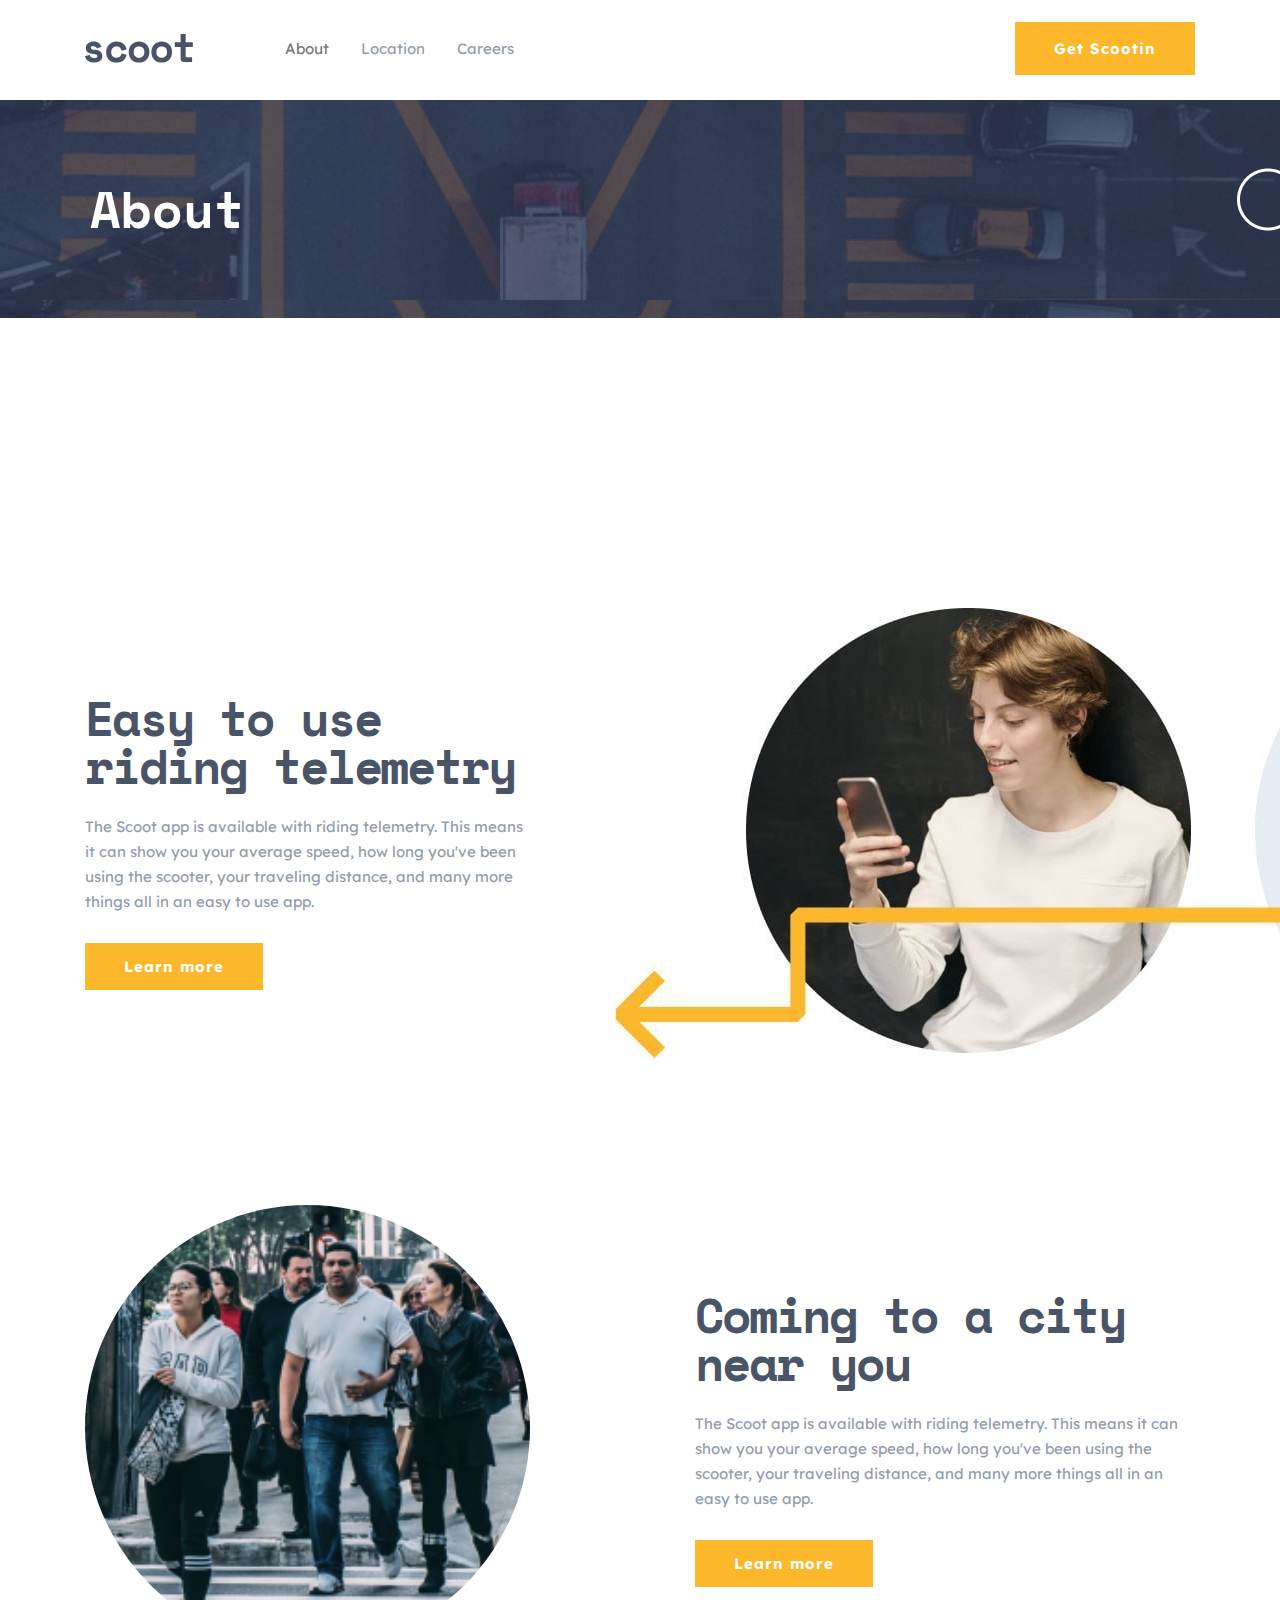
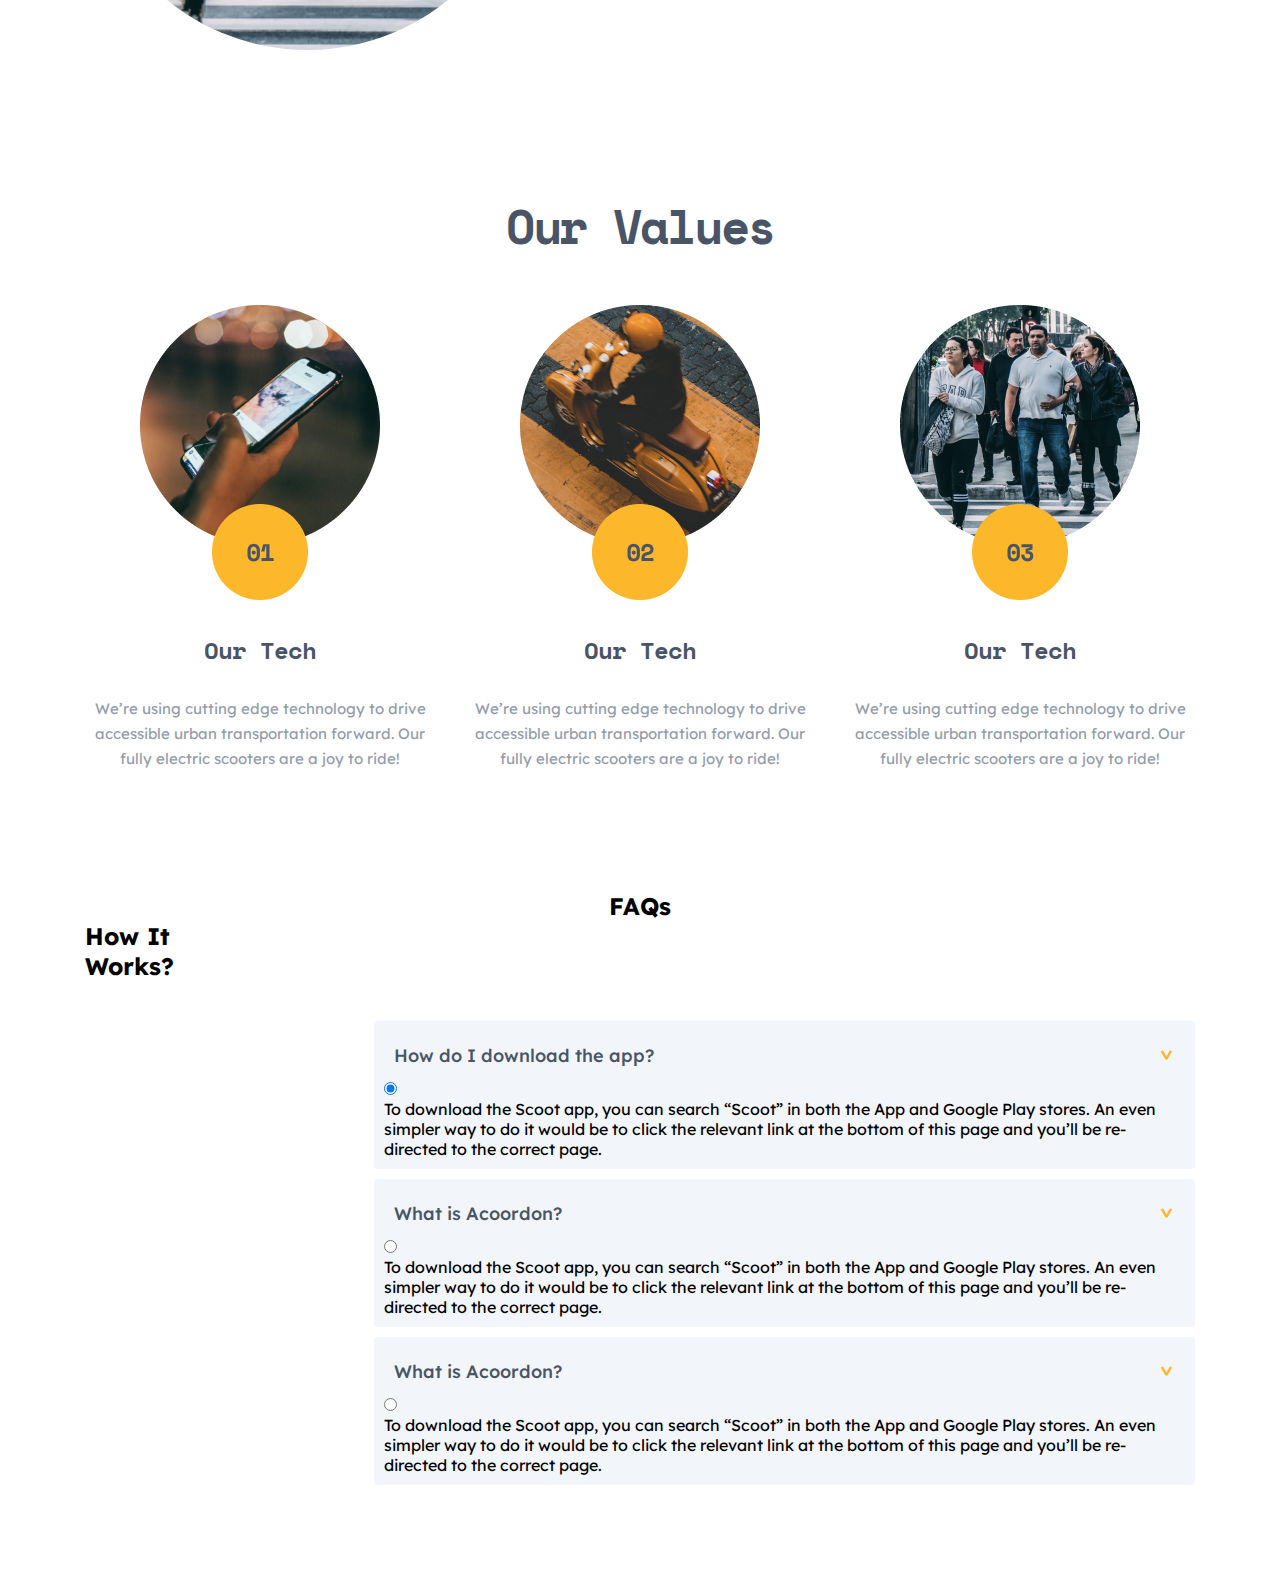
==== about.html @ a15962e6 "Adding faqs section" ====
<!DOCTYPE html>
<html lang="en">
  <head>
    <meta charset="UTF-8" />
    <meta http-equiv="X-UA-Compatible" content="IE=edge" />
    <meta name="viewport" content="width=device-width, initial-scale=1.0" />
    <title>Scott Landing page</title>
    <link
      rel="stylesheet"
      href="https://cdnjs.cloudflare.com/ajax/libs/font-awesome/6.4.0/css/all.min.css"
      integrity="sha512-iecdLmaskl7CVkqkXNQ/ZH/XLlvWZOJyj7Yy7tcenmpD1ypASozpmT/E0iPtmFIB46ZmdtAc9eNBvH0H/ZpiBw=="
      crossorigin="anonymous"
      referrerpolicy="no-referrer"
    />
    <link rel="stylesheet" href="css/style.css" />
  </head>
  <body>
    <header>
      <div class="header__wrapper">
        <div class="container">
          <div class="brand">
            <!-- <input type="chechbox" id="menu__checkbox"> -->
            <!-- <label for="menu__checkbox" class="toggler"> -->
            <i class="fa-solid fa-bars fa-2x"></i>
            <!-- </label> -->
            <img src="./images/scoot.svg" alt="" class="logo_none" />
            <ul>
              <a href="index.html"
                ><img src="./images/scoot.svg" alt="Scoot image" class="logo"
              /></a>
              <li class="list_items"><a href="#" class="active">About</a></li>
              <li class="list_items"><a href="#">Location</a></li>
              <li class="list_items"><a href="#">Careers</a></li>
            </ul>
            <a href="#" class="btn">Get Scootin</a>
          </div>
        </div>
      </div>
    </header>
    <div class="about">
      <h2>About</h2>
    </div>
    <section class="circle_section">
      <div class="container">
        <div class="circle_flex circle-3">
          <div class="circle_content">
            <h2>Easy to use riding telemetry</h2>
            <p>
              The Scoot app is available with riding telemetry. This means it
              can show you your average speed, how long you've been using the
              scooter, your traveling distance, and many more things all in an
              easy to use app.
            </p>
            <a href="#" class="btn">Learn more</a>
          </div>
          <div class="circle_img">
            <!-- <img src="./images/img_circle-1.jpg" alt="Image 1" /> -->
            <picture>
              <img media srcset="./images/img_circle-1.jpg" alt="Image 1" />
            </picture>
          </div>
        </div>
        <div class="circle_flex circle-2">
          <div class="circle_img">
            <img src="./images/circle_2.png" alt="Image 1" class="img-2" />
          </div>
          <div class="circle_content">
            <h2>Coming to a city near you</h2>
            <p>
              The Scoot app is available with riding telemetry. This means it
              can show you your average speed, how long you've been using the
              scooter, your traveling distance, and many more things all in an
              easy to use app.
            </p>
            <a href="/" class="btn">Learn more</a>
          </div>
        </div>
      </div>
    </section>
    <div class="values">
      <div class="container">
        <h2>Our Values</h2>
        <div class="values_cards">
          <div class="values_card">
            <img src="./images/about_circle-1.png" alt="About Image 1" />
            <h3>Our Tech</h3>
            <p>
              We’re using cutting edge technology to drive accessible urban
              transportation forward. Our fully electric scooters are a joy to
              ride!
            </p>
          </div>
          <div class="values_card">
            <img src="./images/about_circle-2.png" alt="About Image 1" />
            <h3>Our Tech</h3>
            <p>
              We’re using cutting edge technology to drive accessible urban
              transportation forward. Our fully electric scooters are a joy to
              ride!
            </p>
          </div>
          <div class="values_card">
            <img src="./images/about_circle-3.png" alt="About Image 1" />
            <h3>Our Tech</h3>
            <p>
              We’re using cutting edge technology to drive accessible urban
              transportation forward. Our fully electric scooters are a joy to
              ride!
            </p>
          </div>
        </div>
      </div>
    </div>
    <div class="faqs">
      <div class="container">
        <h2 class="faqs_title">FAQs</h2>
        <div class="faqs_flex">
          <div class="left_card">
            <h2>How It Works?</h2>
          </div>
          <div class="right_cards">
            <ul id="accodion">
              <li>
                <label for="first"
                  >How do I download the app?<span>&#x3e;</span></label
                >
                <input type="radio" name="accordion" id="first" checked />
                <div class="content">
                  <p>
                    To download the Scoot app, you can search “Scoot” in both
                    the App and Google Play stores. An even simpler way to do it
                    would be to click the relevant link at the bottom of this
                    page and you’ll be re-directed to the correct page.
                  </p>
                </div>
              </li>
              <li>
                <label for="second"
                  >What is Acoordon? <span>&#x3e;</span></label
                >
                <input type="radio" name="accordion" id="second" />
                <div class="content">
                  <p>
                    To download the Scoot app, you can search “Scoot” in both
                    the App and Google Play stores. An even simpler way to do it
                    would be to click the relevant link at the bottom of this
                    page and you’ll be re-directed to the correct page.
                  </p>
                </div>
              </li>
              <li>
                <label for="third">What is Acoordon? <span>&#x3e;</span></label>
                <input type="radio" name="accordion" id="third" />
                <div class="content">
                  <p>
                    To download the Scoot app, you can search “Scoot” in both
                    the App and Google Play stores. An even simpler way to do it
                    would be to click the relevant link at the bottom of this
                    page and you’ll be re-directed to the correct page.
                  </p>
                </div>
              </li>
            </ul>
          </div>
        </div>
      </div>
    </div>
  </body>
</html>
---- css/style.css ----
@import url("https://fonts.googleapis.com/css2?family=Lexend+Deca&family=Space+Mono:wght@700&display=swap");
@import url("https://fonts.googleapis.com/css2?family=Lexend+Deca&family=Space+Mono:wght@700&display=swap");
body {
  height: 1000px;
}

header {
  margin: 0 !important;
}

.about {
  position: relative;
  top: 100px;
  background-image: url(/images/about_image.png);
}
.about h2 {
  padding: 72px 0;
  max-width: 1100px;
  margin: 0 auto;
  color: #fff;
  font-size: 50px;
  font-family: "Space Mono", sans-serif;
  font-weight: 700;
}

.values h2 {
  text-align: center;
  font-family: "Space Mono";
  font-style: normal;
  font-weight: 700;
  font-size: 48px;
  line-height: 48px;
  text-align: center;
  letter-spacing: -2.14286px;
  color: #495567;
}

.values_cards {
  display: flex;
  text-align: center;
  gap: 30px;
  justify-content: center;
}
.values_cards .values_card h3 {
  padding: 32px 0;
  font-family: "Space Mono";
  font-style: normal;
  font-weight: 700;
  font-size: 24px;
  line-height: 28px;
  text-align: center;
  letter-spacing: -1.07143px;
  color: #495567;
}
.values_cards .values_card p {
  font-family: "Lexend Deca";
  font-style: normal;
  font-weight: 400;
  font-size: 15px;
  line-height: 25px;
  text-align: center;
  color: #939caa;
}

.faqs {
  margin: 120px 0;
}

.faqs_flex {
  display: flex;
  align-items: stretch;
  gap: 200px;
  justify-content: space-around;
}
.faqs_flex .right_cards {
  background: #fff;
}
.faqs_flex .right_cards #accodion {
  margin: 100px auto;
  min-width: 730px;
}
.faqs_flex .right_cards #accodion li {
  list-style-type: none;
  width: 100%;
  margin-bottom: 10px;
  background-color: #f2f5f9;
  padding: 10px;
  border-radius: 4px;
}
.faqs_flex .right_cards #accodion li label {
  padding: 10px;
  display: flex;
  align-items: center;
  justify-content: space-between;
  font-size: 18px;
  font-weight: 500;
  cursor: pointer;
  color: #495567;
}
.faqs_flex .right_cards #accodion li label + input [type=radio] {
  display: none;
}
.faqs_flex .right_cards #accodion li label span {
  transform: rotate(90deg);
  font-size: 22px;
  color: #FCB72B;
}

.faqs_title {
  text-align: center;
}

@media (max-width: 767px) {
  .about {
    top: 0;
    text-align: center;
  }
  .circle_content, .circle-3 {
    max-width: none !important;
  }
  .values h2 {
    margin: 20px 0;
  }
  .values_cards {
    flex-direction: column;
  }
}
@media (min-width: 768px) and (max-width: 1024px) {
  .about h2 {
    padding: 72px;
  }
  .values_cards {
    flex-direction: column;
  }
  .values_cards .values_card {
    padding: 0 160px;
  }
}
*,
*::after,
*::before {
  padding: 0;
  margin: 0;
  box-sizing: border-box;
}

body {
  font-family: "Lexend Deca", sans-serif;
}

.container {
  max-width: 1150px;
  margin: 0 auto;
  padding: 0 20px;
}

header {
  margin-bottom: 160px;
}

#menu__checkbox {
  appearance: none;
  position: absolute;
}

.toggler {
  display: none;
}

.header__wrapper {
  width: 100%;
  padding: 22px 0;
  background-color: #fff;
  position: fixed;
  z-index: 999;
}
.header__wrapper .brand {
  display: flex;
  align-items: center;
  justify-content: space-between;
}
.header__wrapper .brand .fa-bars {
  display: none;
}
.header__wrapper .brand .logo_none {
  display: none;
}
.header__wrapper .brand ul {
  gap: 32px;
  list-style-type: none;
  display: flex;
  align-items: center;
}
.header__wrapper .brand ul img.logo {
  margin-right: 60px;
  display: block;
  cursor: pointer;
}
.header__wrapper .brand ul li a {
  font-family: "Lexend Deca";
  font-style: normal;
  font-weight: 400;
  font-size: 15px;
  line-height: 25px;
  color: #939caa;
  transition: all 0.3s ease;
  text-decoration: none;
}
.header__wrapper .brand ul li a.active, .header__wrapper .brand ul li a:hover {
  color: #777;
}

.btn {
  padding: 14px 39px;
  background: #fcb72b;
  font-style: normal;
  font-weight: 700;
  font-size: 15px;
  line-height: 25px;
  text-align: center;
  color: #ffffff;
  text-decoration: none;
  letter-spacing: 1px;
  transition: all 0.3s ease;
}
.btn:hover {
  background-color: rgb(190, 190, 19);
}

.hero_section {
  background-image: url(/images/hero_image.jpg);
  background-size: cover;
  background-repeat: no-repeat;
  display: block;
  height: 720px;
  color: #fff;
}
.hero_section .hero {
  padding: 200px 0 150px;
}
.hero_section .hero_heading {
  font-family: "Space Mono";
  font-style: normal;
  font-weight: 700;
  font-size: 56px;
  line-height: 56px;
  max-width: 500px;
  letter-spacing: -2.5px;
  color: #ffffff;
}
.hero_section .hero_content {
  position: relative;
}
.hero_section .hero_title {
  max-width: 520px;
  padding: 40px 57px;
  font-family: "Lexend Deca";
  font-style: normal;
  font-weight: 400;
  font-size: 15px;
  line-height: 25px;
  color: #ffffff;
}
.hero_section .arrow {
  position: absolute;
  top: 50%;
  right: 150px;
}
.hero_section .line {
  left: -190px;
  top: 50%;
  position: absolute;
}
.hero_section .btn {
  margin: 40px 57px;
}

.share_flex {
  display: flex;
  gap: 30px;
}
.share_flex .share_card {
  margin-top: 120px;
}
.share_flex .share_card h3 {
  font-family: "Space Mono";
  font-style: normal;
  font-weight: 700;
  font-size: 24px;
  line-height: 28px;
  padding: 40px 0 27px;
  letter-spacing: -1.07143px;
  color: #495567;
}
.share_flex .share_card p {
  max-width: 350px;
  font-family: "Lexend Deca";
  font-style: normal;
  font-weight: 400;
  font-size: 15px;
  line-height: 25px;
  color: #939caa;
  color: #939caa;
}
.share_flex .share_card .share_card {
  text-align: none;
}
.share_flex .share_card .share_flex {
  display: block;
}

.circle_section {
  margin-top: 250px;
  overflow: hidden;
}
.circle_section .circle_flex {
  display: flex;
  margin: 140px 0;
  align-items: center;
  gap: 85px;
}

.circle_img {
  margin-left: -125px;
  width: 747px;
  height: 457px;
  object-fit: contain;
}

.img-2 {
  width: 445px;
  height: 445px;
  border-radius: 50%;
  object-fit: contain;
  position: relative;
}

.circle_content {
  min-width: 445px;
  margin: 30px 0;
}
.circle_content h2 {
  font-family: "Space Mono";
  font-style: normal;
  font-weight: 700;
  font-size: 48px;
  line-height: 48px;
  letter-spacing: -2.14286px;
  color: #495567;
}
.circle_content p {
  font-family: "Lexend Deca";
  font-style: normal;
  font-weight: 400;
  font-size: 15px;
  line-height: 25px;
  color: #939caa;
  padding: 24px 0 40px;
}

.circle_flex {
  display: flex;
  margin: 150px 0;
}

.circle_content,
.circle-3 {
  max-width: 500px;
}

.circle_img {
  margin: 0;
}

.mask {
  background-image: url(/images/Mask.png);
  background-size: cover;
  padding: 102px 0;
}

.mask_flex {
  display: flex;
  align-items: center;
  justify-content: space-between;
}
.mask_flex h2 {
  font-family: "Space Mono";
  font-style: normal;
  font-weight: 700;
  font-size: 48px;
  line-height: 48px;
  letter-spacing: -2.14286px;
  color: #ffffff;
  max-width: 415px;
}

footer {
  padding: 35px 0;
  background: #333a44;
}

.footer_flex {
  display: flex;
  justify-content: space-between;
  align-items: center;
}
.footer_flex ul {
  list-style-type: none;
  display: flex;
  align-items: center;
  gap: 32px;
}
.footer_flex ul li.light_scott {
  margin-right: 58px;
}
.footer_flex ul a {
  transition: all 0.3s ease;
  text-decoration: none;
  font-family: "Space Mono";
  font-style: normal;
  font-weight: 700;
  font-size: 15px;
  line-height: 25px;
  color: #939caa;
}
.footer_flex ul a:hover {
  color: #ffd;
}
.footer_flex .social {
  font-size: 24px;
}
.footer_flex .social .fa-brands {
  margin: 0 12px;
  color: #FCB72B;
  cursor: pointer;
  transition: all 0.3s ease;
}
.footer_flex .social .fa-brands:hover {
  color: #ddd;
}

@media (max-width: 767px) {
  .container {
    overflow: hidden;
  }
  .hero_section {
    background-image: url(/images/hero_image-mobile.png);
  }
  .header__wrapper {
    padding: 0;
    position: relative;
  }
  .header__wrapper .brand .fa-bars {
    display: block;
    margin-right: 100px;
  }
  .header__wrapper .brand .logo_none {
    display: block;
  }
  .header__wrapper .brand ul {
    display: none;
  }
  .header__wrapper .btn {
    visibility: hidden;
  }
  .toggler {
    display: block;
  }
  .hero_section .btn {
    margin-left: calc(50% - 80px);
  }
  .hero_section .hero_heading {
    font-size: 40px;
  }
  .hero_section .hero_heading,
  .hero_section .hero_title {
    max-width: none;
    text-align: center;
  }
  .hero_section .hero_title {
    padding: 25px 10px;
  }
  .hero_section .hero_content .line {
    display: none;
  }
  .hero_section .hero_content .arrow {
    top: 240px;
    left: -310px;
  }
  .share_card {
    text-align: center;
  }
  .share_flex {
    flex-direction: column;
  }
  .circle_section {
    margin-top: 0;
  }
  .circle_section .circle_flex {
    margin: 0;
    text-align: center;
    gap: 0;
    flex-direction: column;
    padding: 20px 0;
  }
  .circle_section .circle_flex .circle_content {
    padding: 24px 50px 40px;
  }
  .circle_section .circle_flex .circle_content h2 {
    font-size: 32px;
  }
  .circle_section .circle-3 {
    margin: 0;
    flex-direction: column-reverse;
  }
  .circle_img {
    height: 270px;
  }
  .circle_img img {
    width: 321px;
    height: 321px;
    object-fit: contain;
  }
  .circle_img .img-2 {
    width: 311px;
    height: 311px;
  }
  .mask_flex {
    flex-direction: column;
    text-align: center;
  }
  .mask_flex h2 {
    padding-bottom: 40px;
    font-size: 32px;
  }
  .mask_flex .store {
    display: flex;
  }
  .mask_flex .store img {
    width: 113px;
    object-fit: contain;
  }
  .footer_flex {
    flex-direction: column;
    text-align: center;
  }
  .footer_flex ul {
    display: block;
    padding: 41px 0 150px;
  }
  .footer_flex ul li {
    padding: 8px 0;
  }
  .footer_flex ul li.light_scott {
    margin: 0;
  }
}
@media (min-width: 768px) and (max-width: 992px) {
  header {
    margin-bottom: 100px;
  }
  .container {
    padding: 0 20px;
  }
  .hero_section {
    background-image: url(/images/hero_image-tablet.jpg);
  }
  .hero_section .hero {
    text-align: center;
    padding: 150px 120px;
  }
  .hero_section .hero .hero_heading {
    max-width: none;
  }
  .hero_section .hero_title {
    padding: 24px 0 32px;
    max-width: none;
  }
  .hero_content .line {
    display: none;
  }
  .hero_content .arrow {
    left: -200px;
    top: 180px;
  }
  .share_flex {
    flex-direction: column;
    gap: 0;
  }
  .share_card {
    display: flex;
    justify-content: center;
    gap: 80px;
    align-items: inherit;
  }
  .share_card p {
    min-width: 400px;
  }
  .circle_section .circle_flex {
    text-align: center;
  }
  .circle_section .circle-2 {
    flex-direction: column;
    text-align: center;
    min-width: 800px;
  }
  .circle_section .circle-3 {
    margin: 0;
    text-align: center;
    flex-direction: column-reverse;
    min-width: 800px;
  }
  .mask_flex {
    text-align: center;
    flex-direction: column;
  }
  .mask_flex h2 {
    padding-bottom: 40px;
  }
}/*# sourceMappingURL=style.css.map */
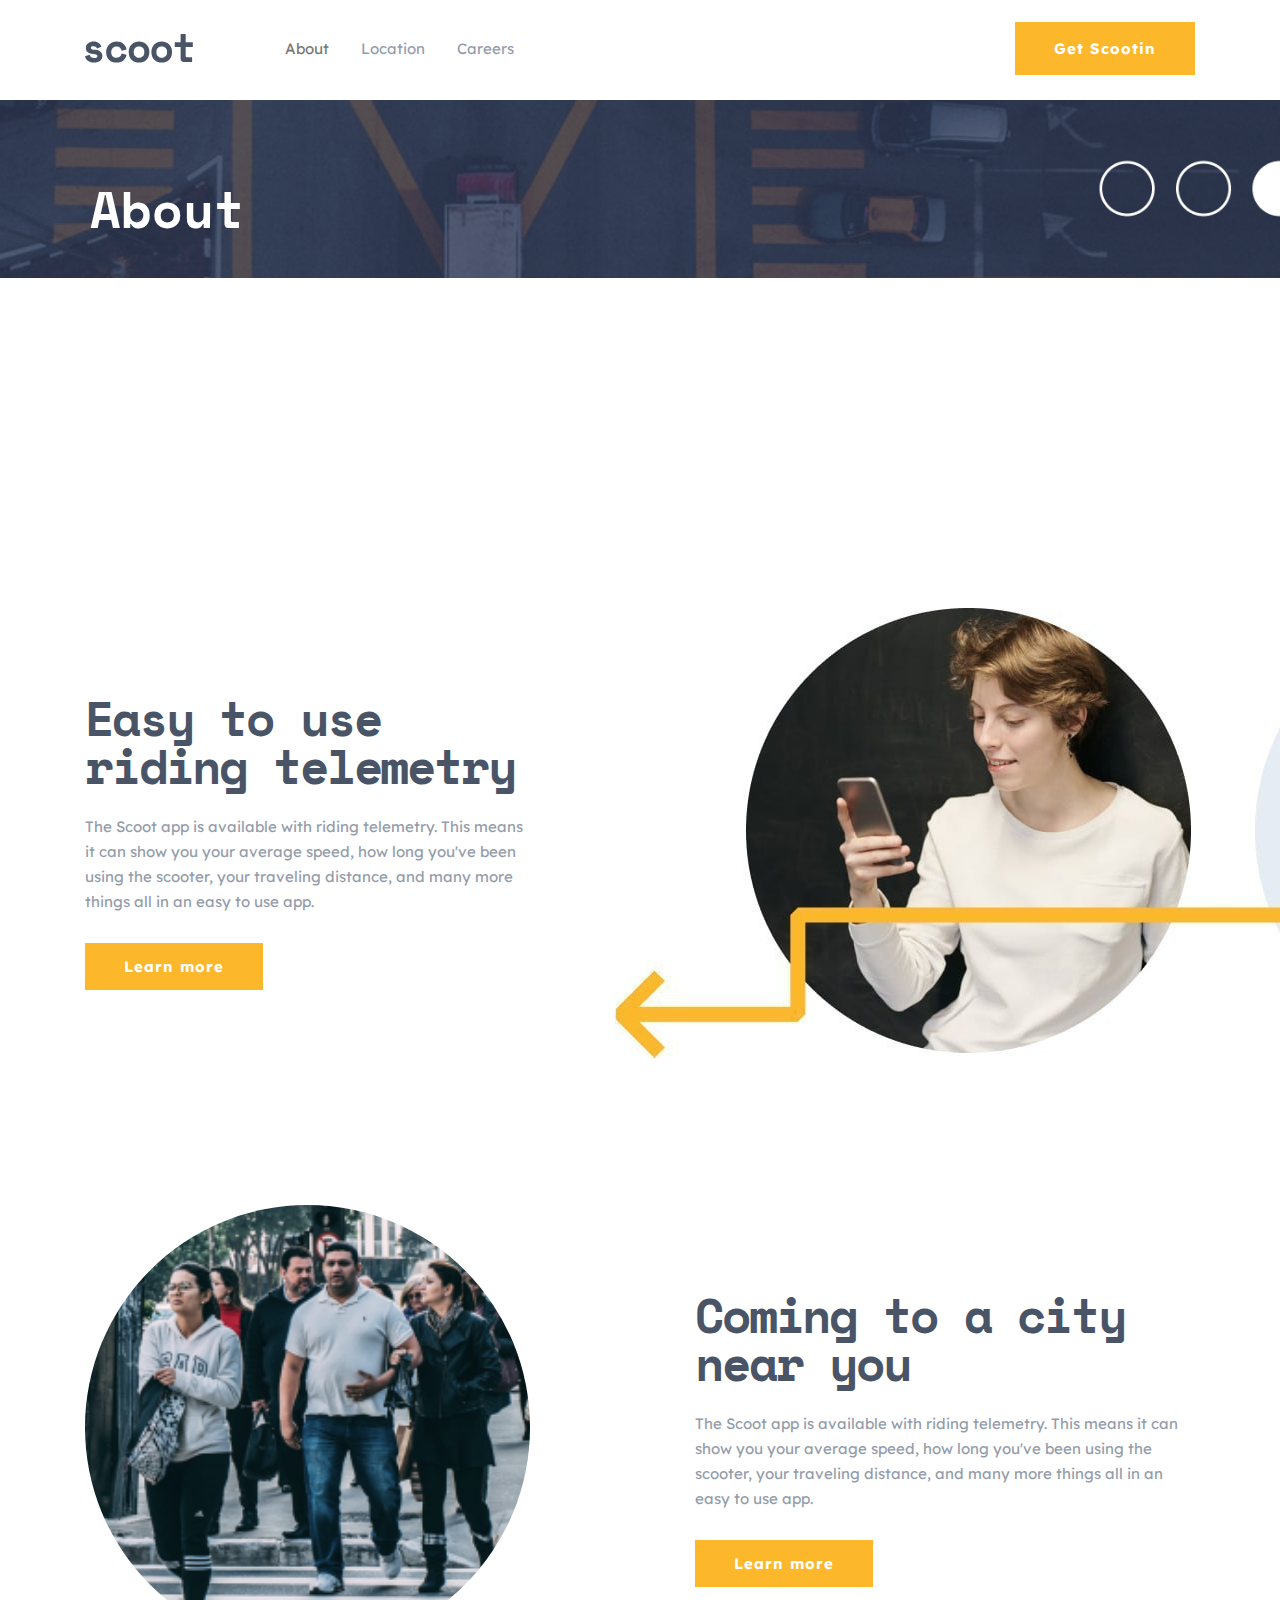
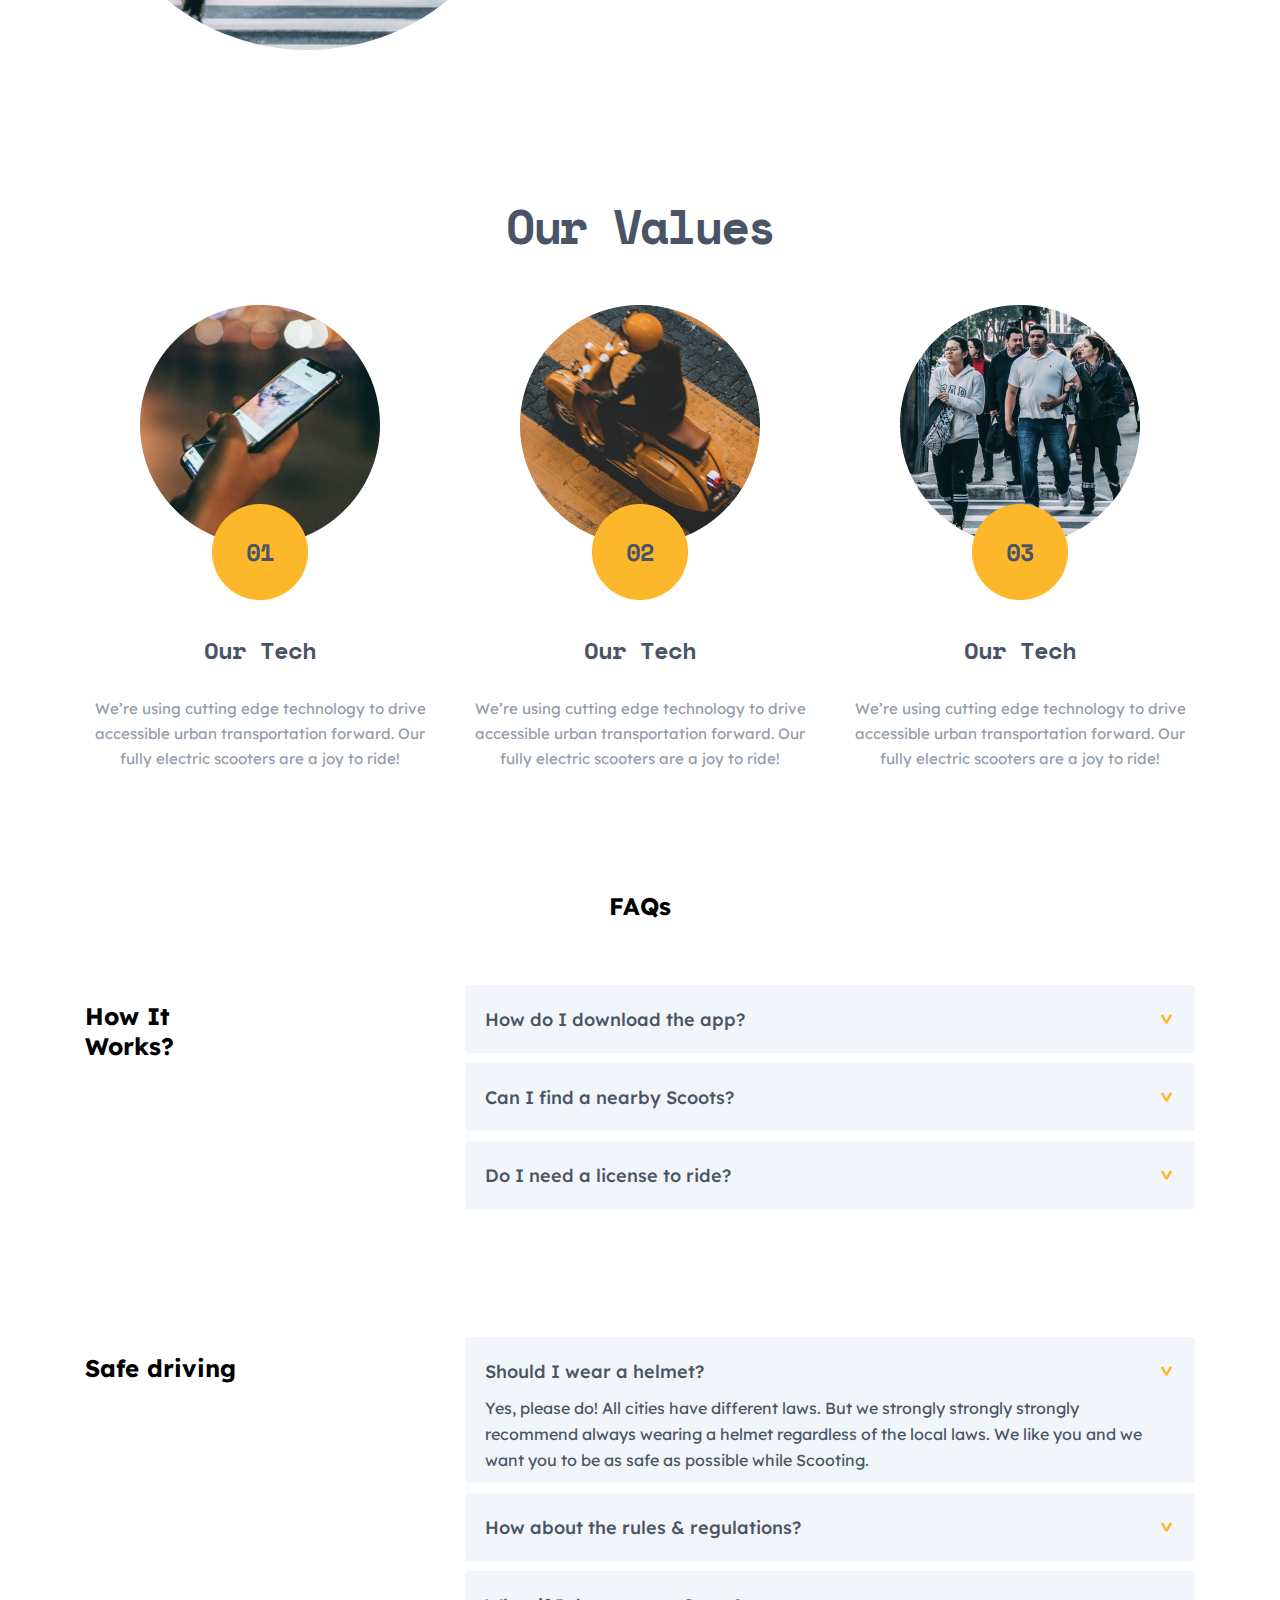
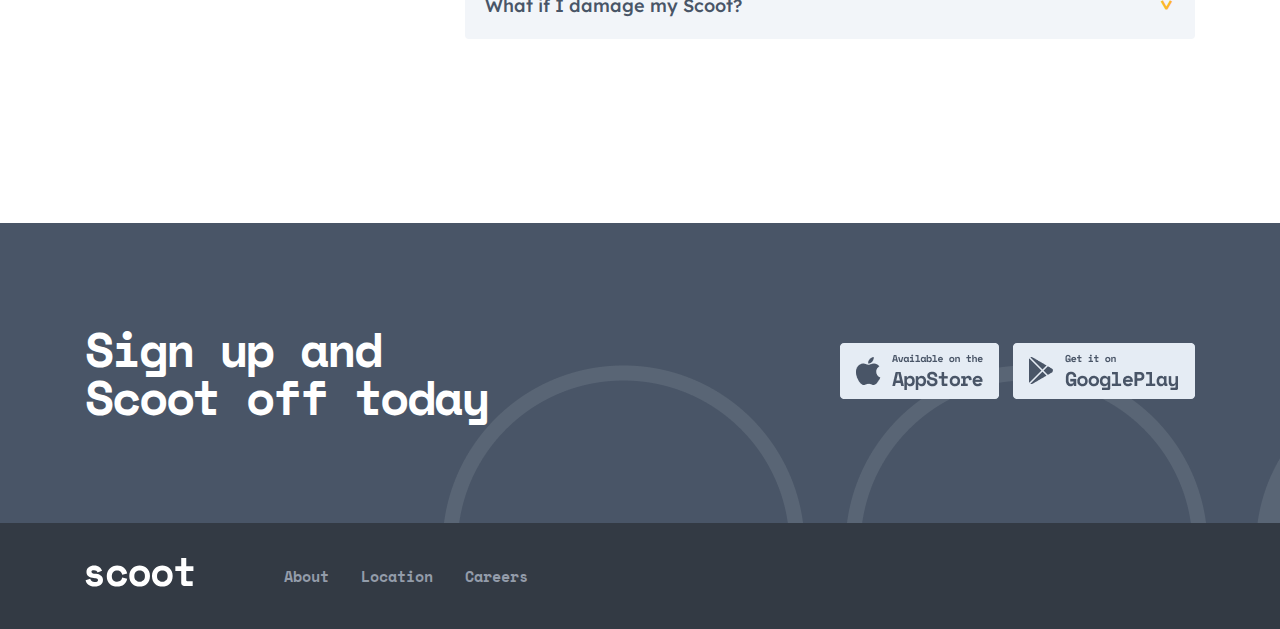
==== commit 1d848482: "add new function" ====
--- a/about.html
+++ b/about.html
@@ -28,7 +28,9 @@
               <a href="index.html"
                 ><img src="./images/scoot.svg" alt="Scoot image" class="logo"
               /></a>
-              <li class="list_items"><a href="#" class="active">About</a></li>
+              <li class="list_items">
+                <a href="./about.html" class="active">About</a>
+              </li>
               <li class="list_items"><a href="#">Location</a></li>
               <li class="list_items"><a href="#">Careers</a></li>
             </ul>
@@ -38,7 +40,9 @@
       </div>
     </header>
     <div class="about">
-      <h2>About</h2>
+      <div class="container">
+        <h2>About</h2>
+      </div>
     </div>
     <section class="circle_section">
       <div class="container">
@@ -116,7 +120,7 @@
         <h2 class="faqs_title">FAQs</h2>
         <div class="faqs_flex">
           <div class="left_card">
-            <h2>How It Works?</h2>
+            <h2 class="how">How It Works?</h2>
           </div>
           <div class="right_cards">
             <ul id="accodion">
@@ -136,7 +140,7 @@
               </li>
               <li>
                 <label for="second"
-                  >What is Acoordon? <span>&#x3e;</span></label
+                  >Can I find a nearby Scoots?<span>&#x3e;</span></label
                 >
                 <input type="radio" name="accordion" id="second" />
                 <div class="content">
@@ -149,7 +153,9 @@
                 </div>
               </li>
               <li>
-                <label for="third">What is Acoordon? <span>&#x3e;</span></label>
+                <label for="third"
+                  >Do I need a license to ride?<span>&#x3e;</span></label
+                >
                 <input type="radio" name="accordion" id="third" />
                 <div class="content">
                   <p>
@@ -163,7 +169,102 @@
             </ul>
           </div>
         </div>
+        <div class="faqs_flex">
+          <div class="left_card">
+            <h2>Safe driving</h2>
+          </div>
+          <div class="right_cards">
+            <ul id="accodion">
+              <li>
+                <label for="four"
+                  >Should I wear a helmet?<span>&#x3e;</span></label
+                >
+                <input type="radio" name="accordion" id="four" checked />
+                <div class="content">
+                  <p>
+                    Yes, please do! All cities have different laws. But we
+                    strongly strongly strongly recommend always wearing a helmet
+                    regardless of the local laws. We like you and we want you to
+                    be as safe as possible while Scooting.
+                  </p>
+                </div>
+              </li>
+              <li>
+                <label for="five"
+                  >How about the rules & regulations?<span>&#x3e;</span></label
+                >
+                <input type="radio" name="accordion" id="five" />
+                <div class="content">
+                  <p>
+                    To download the Scoot app, you can search “Scoot” in both
+                    the App and Google Play stores. An even simpler way to do it
+                    would be to click the relevant link at the bottom of this
+                    page and you’ll be re-directed to the correct page.
+                  </p>
+                </div>
+              </li>
+              <li>
+                <label for="six"
+                  >What if I damage my Scoot?<span>&#x3e;</span></label
+                >
+                <input type="radio" name="accordion" id="six" />
+                <div class="content">
+                  <p>
+                    To download the Scoot app, you can search “Scoot” in both
+                    the App and Google Play stores. An even simpler way to do it
+                    would be to click the relevant link at the bottom of this
+                    page and you’ll be re-directed to the correct page.
+                  </p>
+                </div>
+              </li>
+            </ul>
+          </div>
+        </div>
       </div>
     </div>
+    <section class="mask">
+      <div class="container mask_flex">
+        <div>
+          <h2>Sign up and Scoot off today</h2>
+        </div>
+        <div class="store">
+          <a target="_blank" href="https://store.apple.com"
+            ><img src="./images/app_store.png" alt="" style="margin: 0 10px"
+          /></a>
+          <a target="_blank" href="https://play.google.com"
+            ><img src="./images/google_play.png" alt=""
+          /></a>
+        </div>
+      </div>
+    </section>
+    <footer>
+      <div class="container">
+        <div class="footer_flex">
+          <div class="footer_content">
+            <ul>
+              <li class="light_scott list-item">
+                <a href="index.html"
+                  ><img src="./images/scoot_light.svg" alt=""
+                /></a>
+              </li>
+              <li class="list-item"><a href="about.html">About</a></li>
+              <li class="list-item"><a href="#">Location</a></li>
+              <li class="list-item"><a href="#">Careers</a></li>
+            </ul>
+          </div>
+          <div class="social">
+            <a href="https://facebook.com" target="_blank"
+              ><i class="fa-brands fa-square-facebook"></i
+            ></a>
+            <a href="https://twitter.com" target="_blank"
+              ><i class="fa-brands fa-twitter"></i
+            ></a>
+            <a href="https://instagram.com" target="_blank"
+              ><i class="fa-brands fa-instagram"></i
+            ></a>
+          </div>
+        </div>
+      </div>
+    </footer>
   </body>
 </html>
--- a/css/style.css
+++ b/css/style.css
@@ -12,6 +12,8 @@
   position: relative;
   top: 100px;
   background-image: url(/images/about_image.png);
+  background-repeat: no-repeat;
+  background-size: contain;
 }
 .about h2 {
   padding: 72px 0;
@@ -72,11 +74,17 @@
   gap: 200px;
   justify-content: space-around;
 }
+.faqs_flex .left_card {
+  width: 100%;
+}
+.faqs_flex .left_card h2 {
+  padding: 80px 0;
+}
 .faqs_flex .right_cards {
   background: #fff;
 }
 .faqs_flex .right_cards #accodion {
-  margin: 100px auto;
+  margin: 64px auto;
   min-width: 730px;
 }
 .faqs_flex .right_cards #accodion li {
@@ -95,15 +103,30 @@
   font-size: 18px;
   font-weight: 500;
   cursor: pointer;
+  text-align: left;
   color: #495567;
-}
-.faqs_flex .right_cards #accodion li label + input [type=radio] {
-  display: none;
 }
 .faqs_flex .right_cards #accodion li label span {
   transform: rotate(90deg);
   font-size: 22px;
-  color: #FCB72B;
+  color: #fcb72b;
+}
+.faqs_flex .right_cards .content {
+  padding: 0 10px;
+  overflow: hidden;
+  transition: max-height 0.7s ease;
+  max-height: 0;
+  line-height: 26px;
+}
+.faqs_flex .right_cards .content p {
+  color: #495567;
+  text-align: left;
+}
+.faqs_flex .right_cards label + input[type=radio] {
+  display: none;
+}
+.faqs_flex .right_cards label + input[type=radio]:checked + .content {
+  max-height: 400px;
 }
 
 .faqs_title {
@@ -115,7 +138,14 @@
     top: 0;
     text-align: center;
   }
-  .circle_content, .circle-3 {
+  .about h2 {
+    padding: 0;
+    font-size: 37px;
+    left: -75px;
+    position: relative;
+  }
+  .circle_content,
+  .circle-3 {
     max-width: none !important;
   }
   .values h2 {
@@ -124,16 +154,48 @@
   .values_cards {
     flex-direction: column;
   }
+  .faqs_flex {
+    flex-direction: column;
+    gap: 0;
+    text-align: center;
+  }
+  .faqs_flex .left_card .how {
+    padding-top: 25px;
+  }
+  .faqs_flex .left_card h2 {
+    padding: 0;
+  }
+  .faqs_flex .right_cards #accodion {
+    min-width: 0;
+  }
+  .content p {
+    color: #495567;
+    text-align: left;
+  }
 }
 @media (min-width: 768px) and (max-width: 1024px) {
   .about h2 {
-    padding: 72px;
+    padding: 20px 76px;
   }
   .values_cards {
     flex-direction: column;
   }
   .values_cards .values_card {
     padding: 0 160px;
+  }
+  .faqs_flex {
+    gap: 0;
+    text-align: center;
+    flex-direction: column;
+  }
+  .faqs_flex .left_card {
+    padding: 0;
+  }
+  .faqs_flex .left_card .how {
+    padding-top: 55px;
+  }
+  .faqs_flex .left_card h2 {
+    padding: 0;
   }
 }
 *,
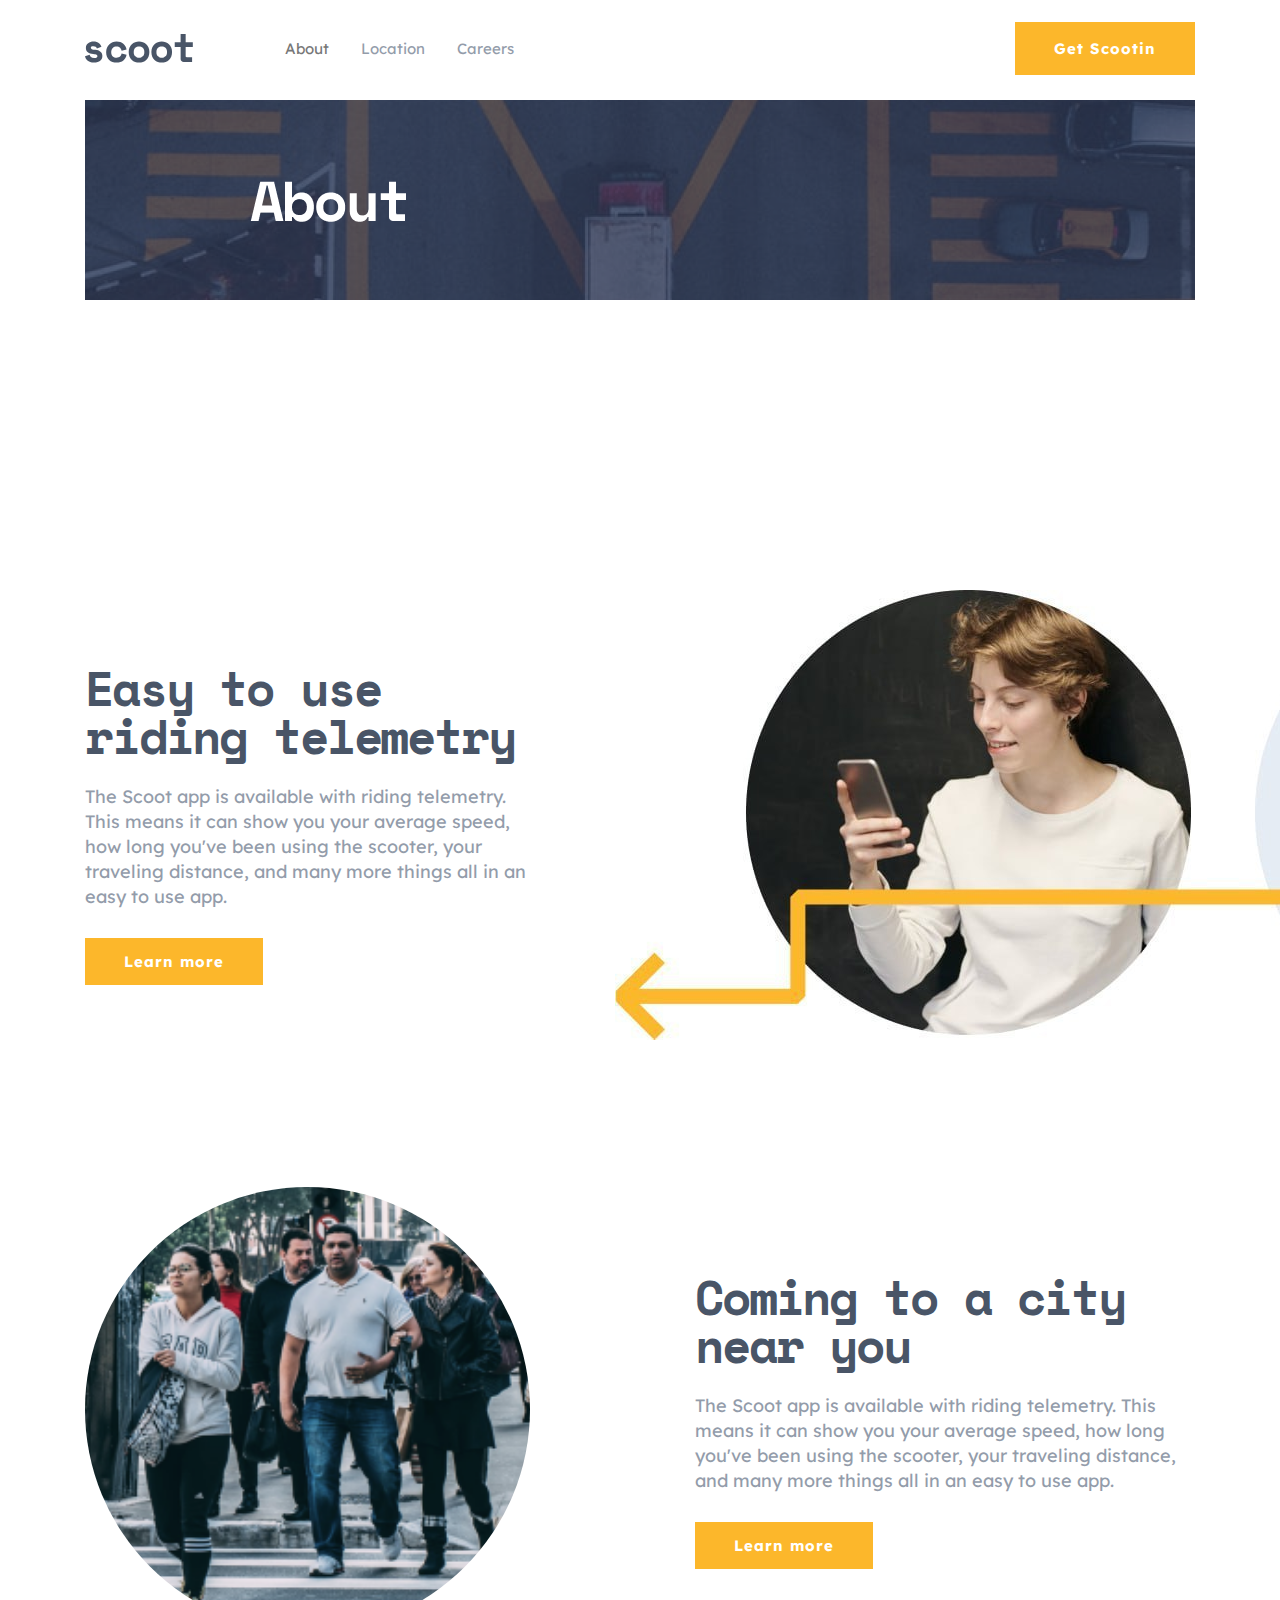
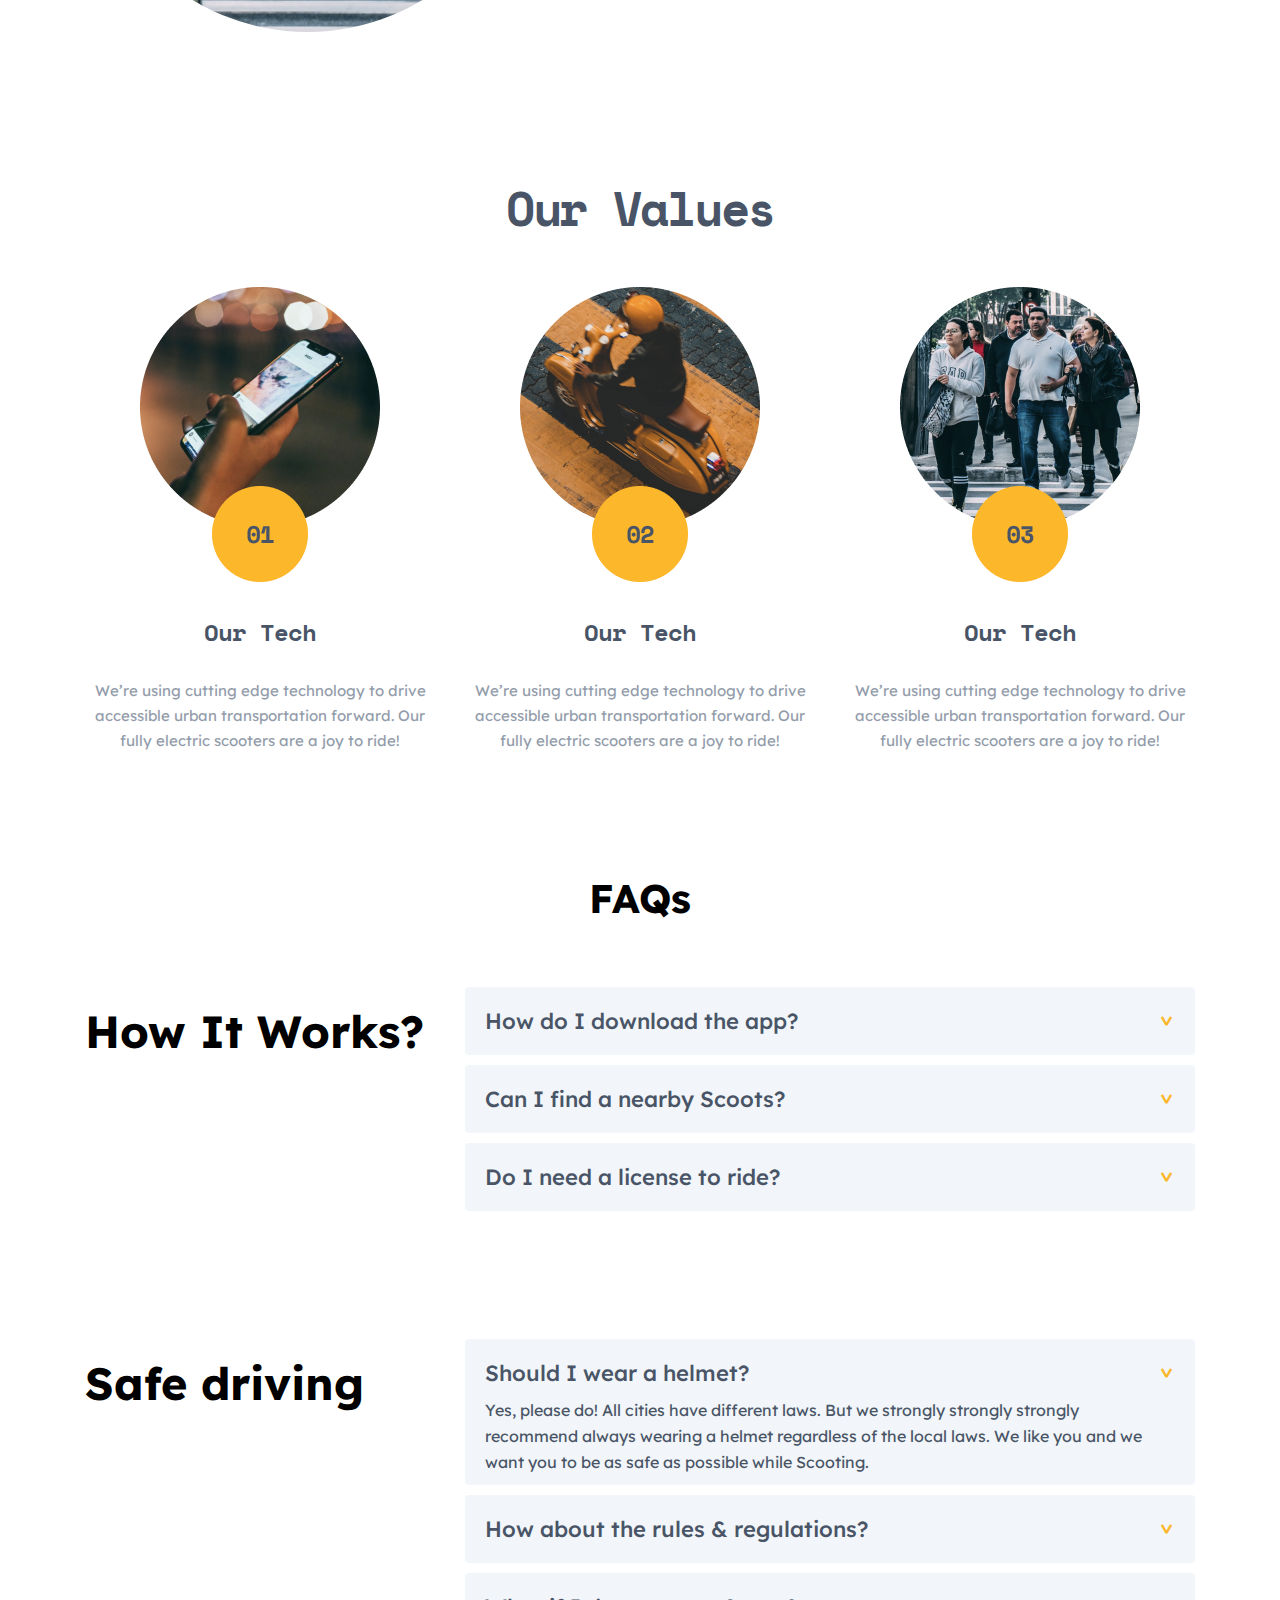
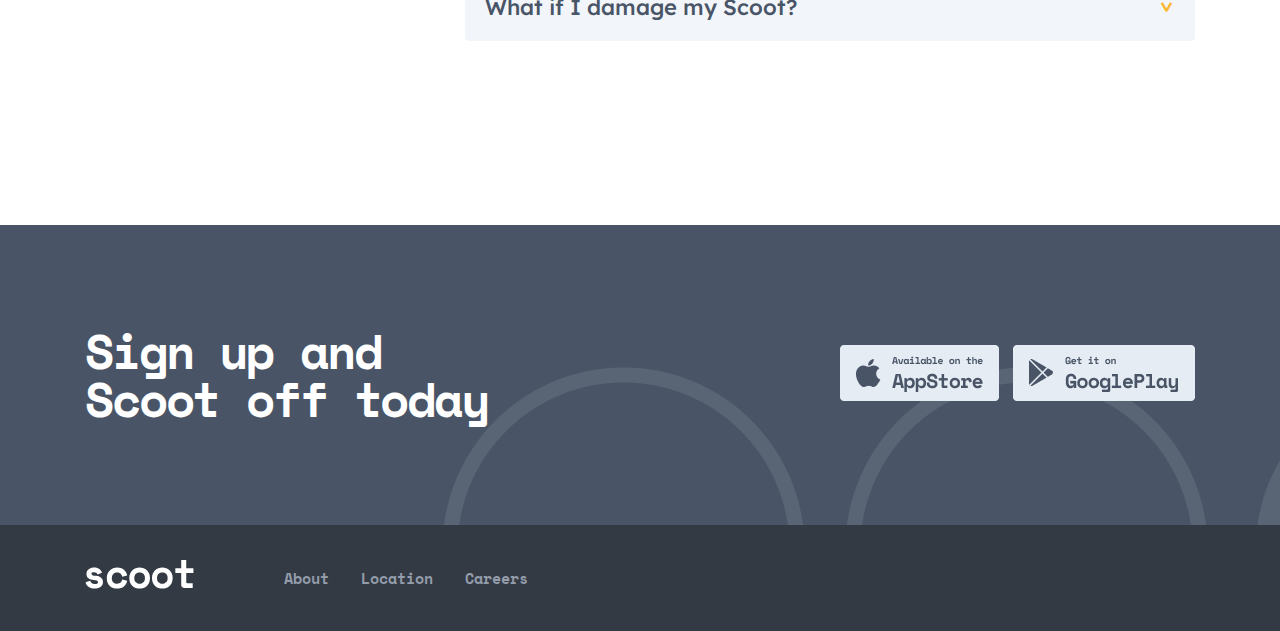
==== commit 3d78b605: "End all sections" ====
--- a/about.html
+++ b/about.html
@@ -19,11 +19,11 @@
       <div class="header__wrapper">
         <div class="container">
           <div class="brand">
+            <i class="fa-solid fa-bars fa-2x"></i>
             <!-- <input type="chechbox" id="menu__checkbox"> -->
             <!-- <label for="menu__checkbox" class="toggler"> -->
-            <i class="fa-solid fa-bars fa-2x"></i>
-            <!-- </label> -->
-            <img src="./images/scoot.svg" alt="" class="logo_none" />
+              <!-- </label> -->
+              <img src="./images/scoot.svg" alt="" class="logo_none" />
             <ul>
               <a href="index.html"
                 ><img src="./images/scoot.svg" alt="Scoot image" class="logo"
@@ -39,10 +39,10 @@
         </div>
       </div>
     </header>
-    <div class="about">
-      <div class="container">
-        <h2>About</h2>
-      </div>
+    <div class="container">
+      <div class="about_img">
+      <!-- <img src="./images/ab.png" alt=""> -->
+    </div>
     </div>
     <section class="circle_section">
       <div class="container">
--- a/css/style.css
+++ b/css/style.css
@@ -71,7 +71,6 @@
 .faqs_flex {
   display: flex;
   align-items: stretch;
-  gap: 200px;
   justify-content: space-around;
 }
 .faqs_flex .left_card {
@@ -79,6 +78,7 @@
 }
 .faqs_flex .left_card h2 {
   padding: 80px 0;
+  font-size: 45px;
 }
 .faqs_flex .right_cards {
   background: #fff;
@@ -103,6 +103,7 @@
   font-size: 18px;
   font-weight: 500;
   cursor: pointer;
+  font-size: 22px;
   text-align: left;
   color: #495567;
 }
@@ -131,18 +132,21 @@
 
 .faqs_title {
   text-align: center;
+  font-size: 40px;
+}
+
+.about_img {
+  background-image: url(/images/ab.png);
+  display: block;
+  min-width: 100%;
+  height: 200px;
+  position: relative;
+  top: 100px;
 }
 
 @media (max-width: 767px) {
-  .about {
+  .about_img {
     top: 0;
-    text-align: center;
-  }
-  .about h2 {
-    padding: 0;
-    font-size: 37px;
-    left: -75px;
-    position: relative;
   }
   .circle_content,
   .circle-3 {
@@ -171,6 +175,11 @@
   .content p {
     color: #495567;
     text-align: left;
+  }
+}
+@media (min-width: 750px) and (max-width: 826px) {
+  .about h2 {
+    padding: 20px;
   }
 }
 @media (min-width: 768px) and (max-width: 1024px) {
@@ -417,6 +426,7 @@
   font-size: 15px;
   line-height: 25px;
   color: #939caa;
+  font-size: 18px;
   padding: 24px 0 40px;
 }
 
